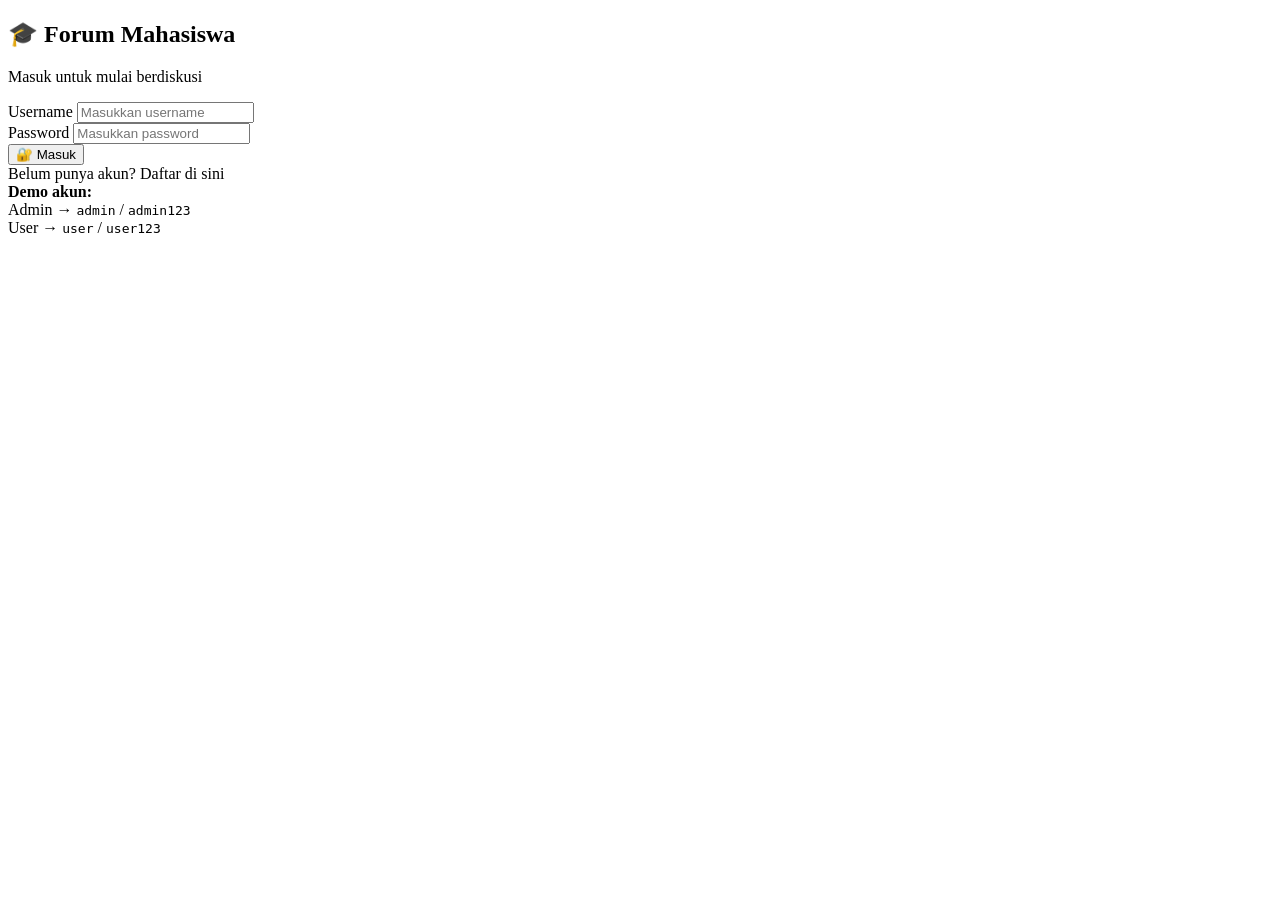
==== index.html @ 78f039e9 "Add files via upload" ====
<!DOCTYPE html>
<html lang="id">
<head>
  <meta charset="UTF-8">
  <meta name="viewport" content="width=device-width, initial-scale=1.0">
  <title>Forum Diskusi Mahasiswa - PSDKU Lamongan</title>
  <link rel="stylesheet" href="css/style.css">
</head>
<body>

<!-- ================= AUTH SCREEN ================= -->
<div id="authScreen" class="auth-wrap">
  <div class="auth-card" id="loginCard">
    <h2>🎓 Forum Mahasiswa</h2>
    <p class="sub">Masuk untuk mulai berdiskusi</p>
    <div class="form-error" id="loginError"></div>
    <div class="form-group">
      <label>Username</label>
      <input type="text" id="loginUsername" placeholder="Masukkan username">
    </div>
    <div class="form-group">
      <label>Password</label>
      <input type="password" id="loginPassword" placeholder="Masukkan password">
    </div>
    <button class="btn btn-primary btn-block" onclick="handleLogin()">🔐 Masuk</button>
    <div class="switch">Belum punya akun? <a onclick="switchAuth('register')">Daftar di sini</a></div>
    <div class="demo-box">
      <strong>Demo akun:</strong><br>
      Admin → <code>admin</code> / <code>admin123</code><br>
      User → <code>user</code> / <code>user123</code>
    </div>
  </div>

  <div class="auth-card" id="registerCard" style="display:none;">
    <h2>🎓 Daftar Akun</h2>
    <p class="sub">Buat akun untuk bergabung diskusi</p>
    <div class="form-error" id="registerError"></div>
    <div class="form-group">
      <label>Nama Lengkap</label>
      <input type="text" id="regNama" placeholder="Contoh: Nizamuddin Erwiansyah">
    </div>
    <div class="form-group">
      <label>Username</label>
      <input type="text" id="regUsername" placeholder="Minimal 3 karakter (huruf/angka/_)">
    </div>
    <div class="form-group">
      <label>Password</label>
      <input type="password" id="regPassword" placeholder="Minimal 6 karakter">
    </div>
    <div class="form-group">
      <label>Konfirmasi Password</label>
      <input type="password" id="regConfirm" placeholder="Ulangi password">
    </div>
    <button class="btn btn-success btn-block" onclick="handleRegister()">✨ Daftar</button>
    <div class="switch">Sudah punya akun? <a onclick="switchAuth('login')">Masuk di sini</a></div>
  </div>
</div>

<!-- ================= MAIN APP ================= -->
<div id="app" style="display:none;">
  <header>
    <div class="container header-inner">
      <div class="logo">🎓 Forum Mahasiswa <span>PSDKU Lamongan</span></div>
      <nav>
        <button onclick="showPage('home')" id="nav-home" class="active">🏠 Beranda</button>
        <button onclick="showPage('create')" id="nav-create">✏️ Buat Thread</button>
        <button onclick="showPage('admin')" id="nav-admin" style="display:none;">⚙️ Admin</button>
        <div class="user-badge">
          <div class="avatar" id="userAvatar">?</div>
          <span id="userName">User</span>
        </div>
        <button onclick="handleLogout()" class="btn-logout">🚪 Logout</button>
      </nav>
    </div>
  </header>

  <div class="hero" id="hero-section">
    <div class="container">
      <h1>Forum Diskusi Akademik Mahasiswa</h1>
      <p>Wadah diskusi terstruktur, aman, dan terorganisir untuk mahasiswa PSDKU Lamongan.</p>
    </div>
  </div>

  <div class="container">
    <!-- PAGE: HOME -->
    <div id="page-home" class="page active">
      <div class="toolbar">
        <input type="text" id="searchInput" placeholder="🔍 Cari topik diskusi..." oninput="renderThreads()">
        <select id="filterKategori" onchange="renderThreads()">
          <option value="">Semua Kategori</option>
          <option value="Akademik">Akademik</option>
          <option value="Beasiswa">Beasiswa</option>
          <option value="Umum">Umum</option>
          <option value="Pengumuman">Pengumuman</option>
          <option value="Organisasi">Organisasi</option>
          <option value="Teknologi">Teknologi</option>
        </select>
        <button class="btn btn-primary" onclick="showPage('create')">+ Buat Thread</button>
      </div>
      <div id="threadList" class="thread-list"></div>
    </div>

    <!-- PAGE: CREATE -->
    <div id="page-create" class="page">
      <div class="form-wrap">
        <h2>✏️ Buat Thread Diskusi Baru</h2>
        <div class="form-group">
          <label>Judul Thread</label>
          <input type="text" id="inputJudul" placeholder="Contoh: Tips Lolos Beasiswa Unggulan 2026">
        </div>
        <div class="form-group">
          <label>Kategori</label>
          <select id="inputKategori">
            <option value="Akademik">Akademik</option>
            <option value="Beasiswa">Beasiswa</option>
            <option value="Umum">Umum</option>
            <option value="Pengumuman">Pengumuman</option>
            <option value="Organisasi">Organisasi</option>
            <option value="Teknologi">Teknologi</option>
          </select>
        </div>
        <div class="form-group">
          <label>Penulis</label>
          <input type="text" id="inputAuthor" readonly>
          <div class="form-hint">✍️ Otomatis dari akun yang login</div>
        </div>
        <div class="form-group">
          <label>Isi Diskusi</label>
          <textarea id="inputIsi" placeholder="Tulis pertanyaan atau informasi..."></textarea>
        </div>
        <div class="form-actions">
          <button class="btn btn-primary" onclick="createThread()">🚀 Publikasikan</button>
          <button class="btn btn-outline" onclick="showPage('home')">Batal</button>
        </div>
      </div>
    </div>

    <!-- PAGE: DETAIL -->
    <div id="page-detail" class="page">
      <button class="btn btn-outline btn-sm back-btn" onclick="showPage('home')">← Kembali</button>
      <div id="detailContent"></div>
    </div>

    <!-- PAGE: ADMIN -->
    <div id="page-admin" class="page">
      <h2 class="page-title">⚙️ Panel Admin</h2>
      <div class="admin-grid">
        <div class="admin-card">
          <h3>📊 Statistik Forum</h3>
          <div class="stat"><span class="label">Total Thread</span><span class="value" id="statThread">0</span></div>
          <div class="stat"><span class="label">Total Komentar</span><span class="value" id="statComment">0</span></div>
          <div class="stat"><span class="label">Total User</span><span class="value" id="statUser">0</span></div>
          <div class="stat"><span class="label">Thread Hari Ini</span><span class="value" id="statToday">0</span></div>
        </div>
        <div class="admin-card">
          <h3>📂 Kategori</h3>
          <div id="kategoriList"></div>
        </div>
      </div>
      <div class="admin-card">
        <h3>📝 Moderasi Thread</h3>
        <div id="adminThreadList"></div>
      </div>
    </div>
  </div>

  <footer>
    <div class="container">
      <strong>Forum Diskusi Mahasiswa</strong> — Proposal PBL oleh Nizamuddin Erviansyah (3126521006)<br>
      Jurusan Teknik Informatika, Politeknik Elektronika Negeri Surabaya (PSDKU Lamongan) © 2026
    </div>
  </footer>
</div>

<!-- ===== LOAD SCRIPT BERURUTAN (JANGAN DIBALIK!) ===== -->
<script src="js/database.js"></script>
<script src="js/auth.js"></script>
<script src="js/thread.js"></script>
<script src="js/admin.js"></script>
<script src="js/app.js"></script>

</body>
</html>
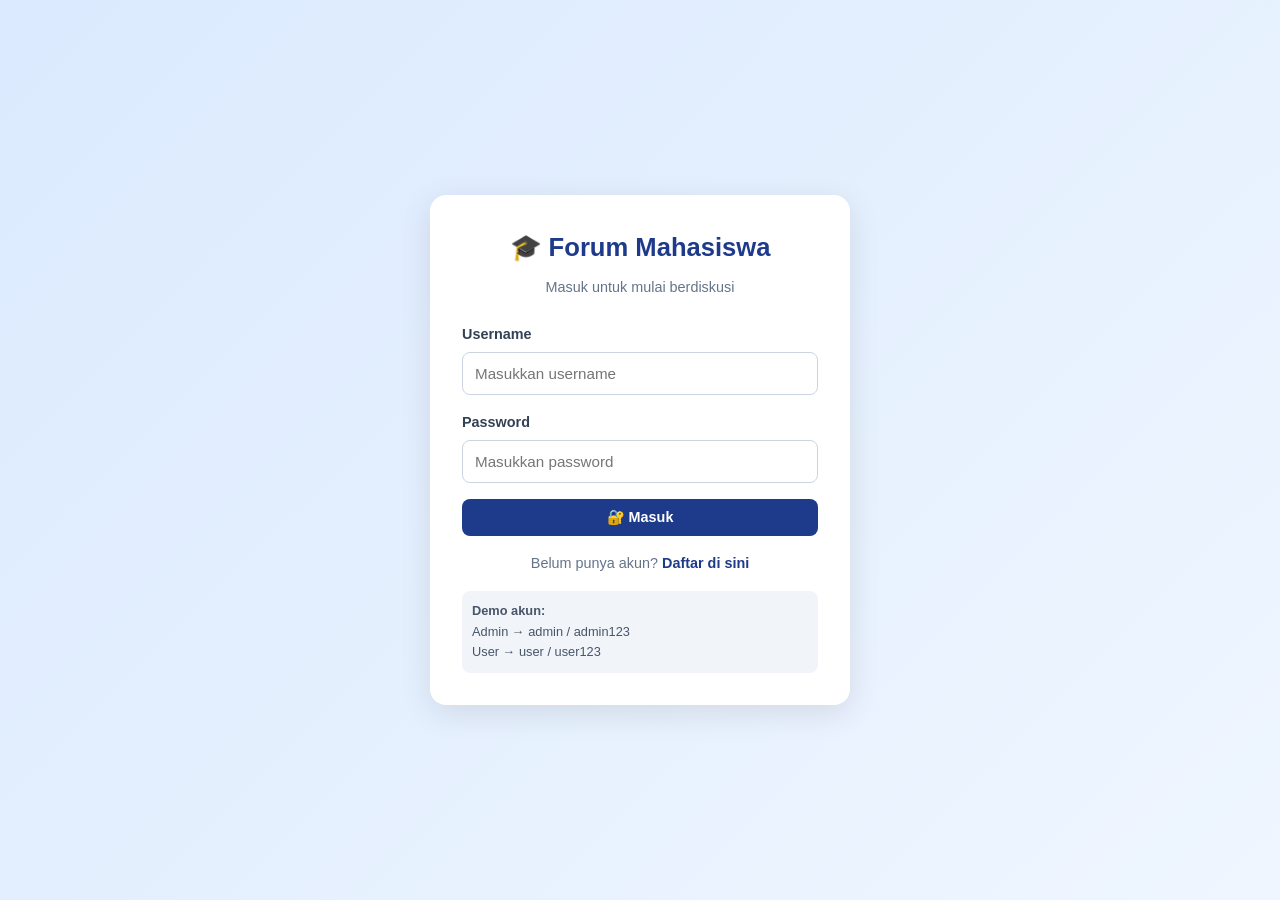
==== commit e0ce7157: "Update index.html" ====
--- a/index.html
+++ b/index.html
@@ -4,7 +4,7 @@
   <meta charset="UTF-8">
   <meta name="viewport" content="width=device-width, initial-scale=1.0">
   <title>Forum Diskusi Mahasiswa - PSDKU Lamongan</title>
-  <link rel="stylesheet" href="css/style.css">
+<link rel="stylesheet" href="style.css">
 </head>
 <body>
 
@@ -173,11 +173,11 @@
 </div>
 
 <!-- ===== LOAD SCRIPT BERURUTAN (JANGAN DIBALIK!) ===== -->
-<script src="js/database.js"></script>
-<script src="js/auth.js"></script>
-<script src="js/thread.js"></script>
-<script src="js/admin.js"></script>
-<script src="js/app.js"></script>
+<script src="database.js"></script>
+<script src="auth.js"></script>
+<script src="thread.js"></script>
+<script src="admin.js"></script>
+<script src="app.js"></script>
 
 </body>
-</html>+</html>
--- a/style.css
+++ b/style.css
@@ -0,0 +1,196 @@
+/* ===== RESET & GLOBAL ===== */
+* { margin: 0; padding: 0; box-sizing: border-box; font-family: 'Segoe UI', Roboto, sans-serif; }
+body { background: #f0f4f8; color: #1e293b; line-height: 1.6; }
+.container { max-width: 1100px; margin: 0 auto; padding: 0 20px; }
+
+/* ===== HEADER ===== */
+header {
+  background: linear-gradient(135deg, #1e3a8a, #3b82f6);
+  color: white; padding: 16px 0; box-shadow: 0 4px 12px rgba(0,0,0,0.1);
+  position: sticky; top: 0; z-index: 100;
+}
+.header-inner { display: flex; justify-content: space-between; align-items: center; flex-wrap: wrap; gap: 10px; }
+.logo { font-size: 1.4rem; font-weight: 700; display: flex; align-items: center; gap: 8px; }
+.logo span { background: #fbbf24; color: #1e3a8a; padding: 2px 10px; border-radius: 20px; font-size: 0.8rem; }
+nav { display: flex; gap: 6px; flex-wrap: wrap; align-items: center; }
+nav button {
+  background: rgba(255,255,255,0.15); border: none; color: white;
+  padding: 8px 16px; border-radius: 8px; cursor: pointer; font-weight: 500;
+  transition: 0.2s; font-size: 0.9rem;
+}
+nav button:hover, nav button.active { background: rgba(255,255,255,0.35); }
+nav .btn-logout { background: rgba(239,68,68,0.4); }
+.user-badge {
+  display: flex; align-items: center; gap: 8px; background: rgba(255,255,255,0.2);
+  padding: 6px 14px; border-radius: 20px; font-size: 0.85rem; font-weight: 600;
+}
+.user-badge .avatar {
+  width: 28px; height: 28px; border-radius: 50%; background: #fbbf24; color: #1e3a8a;
+  display: flex; align-items: center; justify-content: center; font-weight: 700; font-size: 0.8rem;
+}
+
+/* ===== AUTH ===== */
+.auth-wrap {
+  min-height: 100vh; display: flex; align-items: center; justify-content: center;
+  background: linear-gradient(135deg, #dbeafe, #eff6ff); padding: 20px;
+}
+.auth-card {
+  background: white; border-radius: 16px; padding: 32px; width: 100%; max-width: 420px;
+  box-shadow: 0 8px 32px rgba(0,0,0,0.1);
+}
+.auth-card h2 { color: #1e3a8a; text-align: center; margin-bottom: 8px; font-size: 1.6rem; }
+.auth-card p.sub { text-align: center; color: #64748b; margin-bottom: 24px; font-size: 0.9rem; }
+.auth-card .switch { text-align: center; margin-top: 16px; font-size: 0.9rem; color: #64748b; }
+.auth-card .switch a { color: #1e3a8a; font-weight: 600; cursor: pointer; text-decoration: none; }
+.auth-card .switch a:hover { text-decoration: underline; }
+.demo-box {
+  margin-top: 16px; padding: 10px; background: #f1f5f9; border-radius: 8px;
+  font-size: 0.8rem; color: #475569;
+}
+.form-error {
+  background: #fee2e2; color: #b91c1c; padding: 10px 14px; border-radius: 8px;
+  font-size: 0.85rem; margin-bottom: 16px; display: none;
+}
+.form-error.show { display: block; }
+
+/* ===== HERO ===== */
+.hero {
+  background: linear-gradient(135deg, #dbeafe, #eff6ff);
+  padding: 40px 0; text-align: center; border-bottom: 1px solid #e2e8f0;
+}
+.hero h1 { font-size: 2rem; color: #1e3a8a; margin-bottom: 8px; }
+.hero p { color: #475569; max-width: 700px; margin: 0 auto; }
+
+/* ===== TOOLBAR ===== */
+.toolbar { display: flex; gap: 12px; margin: 24px 0; flex-wrap: wrap; align-items: center; }
+.toolbar input, .toolbar select {
+  padding: 10px 14px; border: 1px solid #cbd5e1; border-radius: 8px;
+  font-size: 0.95rem; outline: none; transition: 0.2s;
+}
+.toolbar input:focus, .toolbar select:focus { border-color: #3b82f6; box-shadow: 0 0 0 3px rgba(59,130,246,0.15); }
+.toolbar input { flex: 1; min-width: 200px; }
+
+/* ===== BADGE KATEGORI ===== */
+.kategori-badge {
+  display: inline-block; padding: 3px 12px; border-radius: 20px;
+  font-size: 0.75rem; font-weight: 600; text-transform: uppercase;
+  letter-spacing: 0.5px;
+}
+.kat-Akademik { background: #dbeafe; color: #1e40af; }
+.kat-Beasiswa { background: #dcfce7; color: #166534; }
+.kat-Umum { background: #f1f5f9; color: #475569; }
+.kat-Pengumuman { background: #fef3c7; color: #92400e; }
+.kat-Organisasi { background: #fce7f3; color: #9d174d; }
+.kat-Teknologi { background: #e0e7ff; color: #3730a3; }
+.kat-default { background: #f1f5f9; color: #475569; }
+
+/* ===== THREAD CARD ===== */
+.thread-list { display: flex; flex-direction: column; gap: 16px; margin-bottom: 40px; }
+.thread-card {
+  background: white; border-radius: 12px; padding: 20px;
+  box-shadow: 0 2px 8px rgba(0,0,0,0.06); border: 1px solid #e2e8f0;
+  transition: 0.2s; cursor: pointer;
+}
+.thread-card:hover { transform: translateY(-2px); box-shadow: 0 8px 20px rgba(0,0,0,0.1); border-color: #93c5fd; }
+.thread-card h3 { color: #1e3a8a; margin: 8px 0; font-size: 1.15rem; }
+.thread-card .meta { display: flex; gap: 16px; font-size: 0.85rem; color: #64748b; flex-wrap: wrap; }
+.thread-card .excerpt { color: #475569; font-size: 0.95rem; margin-top: 8px; }
+
+/* ===== BUTTON ===== */
+.btn {
+  padding: 10px 20px; border: none; border-radius: 8px; font-weight: 600;
+  cursor: pointer; transition: 0.2s; font-size: 0.9rem;
+  display: inline-flex; align-items: center; gap: 6px;
+}
+.btn-primary { background: #1e3a8a; color: white; }
+.btn-primary:hover { background: #1e40af; }
+.btn-success { background: #16a34a; color: white; }
+.btn-success:hover { background: #15803d; }
+.btn-danger { background: #dc2626; color: white; }
+.btn-danger:hover { background: #b91c1c; }
+.btn-sm { padding: 6px 12px; font-size: 0.8rem; }
+.btn-outline { background: transparent; border: 1px solid #cbd5e1; color: #475569; }
+.btn-outline:hover { background: #f1f5f9; }
+.btn-block { width: 100%; justify-content: center; }
+
+/* ===== FORM ===== */
+.form-wrap { max-width: 700px; margin: 0 auto; }
+.form-wrap h2 { color: #1e3a8a; margin-bottom: 20px; }
+.form-group { margin-bottom: 16px; }
+.form-group label { display: block; font-weight: 600; margin-bottom: 6px; color: #334155; font-size: 0.9rem; }
+.form-group input, .form-group select, .form-group textarea {
+  width: 100%; padding: 12px; border: 1px solid #cbd5e1; border-radius: 8px;
+  font-size: 0.95rem; outline: none; transition: 0.2s; font-family: inherit;
+}
+.form-group textarea { resize: vertical; min-height: 120px; }
+.form-group input:focus, .form-group select:focus, .form-group textarea:focus {
+  border-color: #3b82f6; box-shadow: 0 0 0 3px rgba(59,130,246,0.15);
+}
+.form-group input[readonly] { background: #f1f5f9; cursor: not-allowed; }
+.form-hint { font-size: 0.8rem; color: #94a3b8; margin-top: 4px; }
+.form-actions { display: flex; gap: 10px; }
+
+/* ===== DETAIL ===== */
+.back-btn { margin-bottom: 16px; }
+.detail-header { background: white; border-radius: 12px; padding: 24px; margin-bottom: 20px; box-shadow: 0 2px 8px rgba(0,0,0,0.06); }
+.detail-header h2 { color: #1e3a8a; margin: 10px 0; }
+.detail-meta { display: flex; gap: 16px; font-size: 0.85rem; color: #64748b; margin-top: 8px; }
+.detail-body { background: #f8fafc; border-radius: 8px; padding: 16px; margin: 12px 0; border-left: 4px solid #3b82f6; }
+.comment-section { margin-top: 24px; }
+.comment-section h3 { color: #1e3a8a; margin-bottom: 16px; }
+.comment {
+  background: white; border-radius: 10px; padding: 16px; margin-bottom: 12px;
+  box-shadow: 0 1px 4px rgba(0,0,0,0.05); border: 1px solid #e2e8f0;
+}
+.comment .author { font-weight: 700; color: #1e3a8a; font-size: 0.9rem; }
+.comment .time { font-size: 0.8rem; color: #94a3b8; margin-left: 8px; }
+.comment .text { margin-top: 6px; color: #334155; }
+.comment .actions { margin-top: 8px; display: flex; gap: 8px; }
+.comment-form {
+  background: white; border-radius: 12px; padding: 20px; margin-top: 20px;
+  box-shadow: 0 2px 8px rgba(0,0,0,0.06);
+}
+.comment-form h3 { color: #1e3a8a; margin-bottom: 12px; }
+
+/* ===== ADMIN ===== */
+.page-title { color: #1e3a8a; margin-bottom: 20px; }
+.admin-grid { display: grid; grid-template-columns: 1fr 1fr; gap: 20px; margin-bottom: 30px; }
+.admin-card { background: white; border-radius: 12px; padding: 20px; box-shadow: 0 2px 8px rgba(0,0,0,0.06); }
+.admin-card h3 { color: #1e3a8a; margin-bottom: 12px; border-bottom: 2px solid #e2e8f0; padding-bottom: 8px; }
+.stat {
+  display: flex; justify-content: space-between; padding: 10px 0;
+  border-bottom: 1px solid #f1f5f9; align-items: center; gap: 8px;
+}
+.stat:last-child { border-bottom: none; }
+.stat .label { color: #64748b; display: flex; align-items: center; gap: 8px; flex-wrap: wrap; }
+.stat .value { font-weight: 700; color: #1e3a8a; }
+
+/* ===== PAGE ===== */
+.page { display: none; animation: fadeIn 0.3s ease; }
+.page.active { display: block; }
+@keyframes fadeIn { from { opacity: 0; transform: translateY(8px); } to { opacity: 1; transform: translateY(0); } }
+.empty { text-align: center; padding: 40px; color: #94a3b8; }
+.empty .icon { font-size: 3rem; margin-bottom: 10px; }
+
+/* ===== FOOTER ===== */
+footer { background: #1e293b; color: #94a3b8; text-align: center; padding: 20px; margin-top: 40px; font-size: 0.85rem; }
+footer strong { color: #e2e8f0; }
+
+/* ===== RESPONSIVE ===== */
+@media (max-width: 768px) { .admin-grid { grid-template-columns: 1fr; } }
+@media (max-width: 600px) {
+  .hero h1 { font-size: 1.4rem; }
+  .header-inner { flex-direction: column; align-items: stretch; }
+  nav { justify-content: center; }
+  nav button { flex: 1; text-align: center; }
+  .toolbar { flex-direction: column; }
+  .toolbar input, .toolbar select { width: 100%; }
+}
+
+/* ===== TOAST ===== */
+.toast {
+  position: fixed; bottom: 20px; right: 20px; background: #1e293b; color: white;
+  padding: 14px 24px; border-radius: 10px; box-shadow: 0 8px 24px rgba(0,0,0,0.2);
+  z-index: 999; animation: slideIn 0.3s ease; font-size: 0.9rem;
+}
+@keyframes slideIn { from { transform: translateX(100%); opacity: 0; } to { transform: translateX(0); opacity: 1; } }
